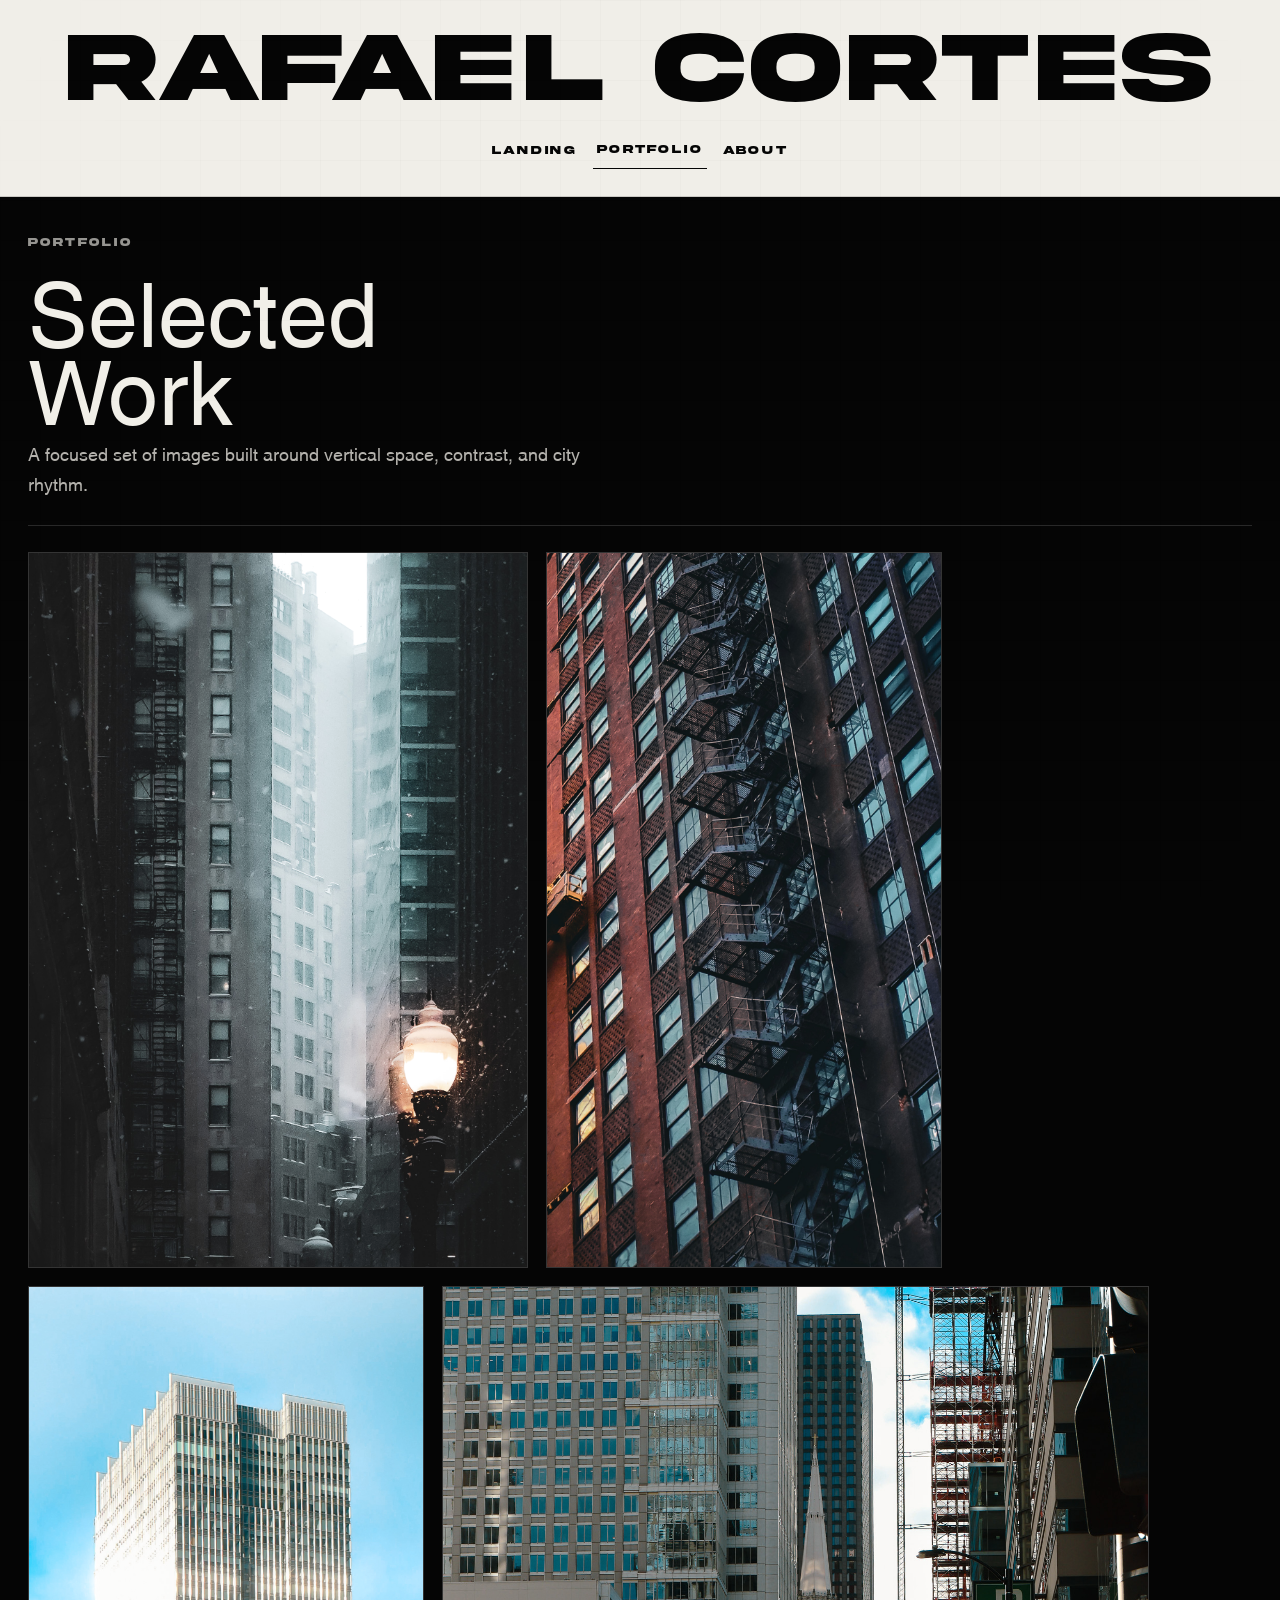
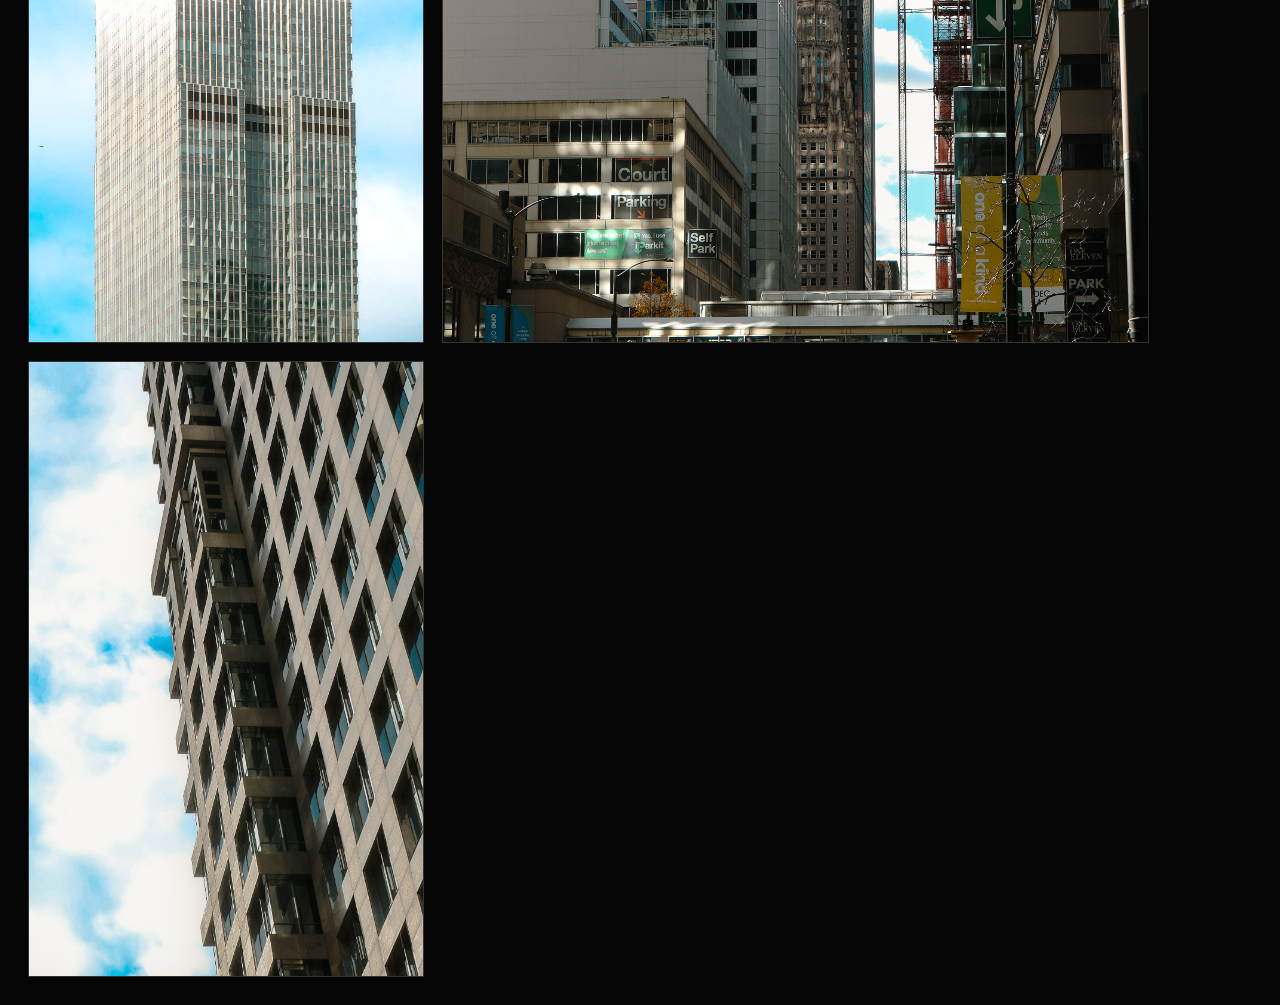
==== portfolio.html @ d24cfae2 "revamp" ====
<!doctype html>
<html lang="en">
<head>
  <meta charset="UTF-8">
  <meta name="viewport" content="width=device-width, initial-scale=1.0">
  <title>Portfolio | Rafael Cortes</title>
  <meta name="description" content="Selected photography and film work by Rafael Cortes.">
  <link rel="icon" type="image/png" href="assets/favicon.png">
  <link rel="stylesheet" href="styles.css">
</head>
<body class="theme-portfolio">
  <div class="site-shell">
    <header class="masthead">
      <a class="wordmark" href="index.html" aria-label="Rafael Cortes home">RAFAEL CORTES</a>
      <nav class="main-nav" aria-label="Primary">
        <a class="nav-link" href="index.html">Landing</a>
        <a class="nav-link" data-nav="portfolio" href="portfolio.html">Portfolio</a>
        <a class="nav-link" href="index.html#about">About</a>
      </nav>
    </header>

    <main class="portfolio-main">
      <section class="portfolio-hero">
        <p class="eyebrow">Portfolio</p>
        <h1>Selected Work</h1>
        <p class="portfolio-intro">
          A focused set of images built around vertical space, contrast, and city rhythm.
        </p>
      </section>

      <section class="gallery-grid" aria-label="Photography gallery">
        <article class="gallery-card gallery-card-tall">
          <img src="assets/photography/IMG_0919.jpg" alt="Snowy urban alley framed by tall buildings and a glowing street lamp.">
          <div class="gallery-meta">
            <p class="gallery-title">Winter Corridor</p>
            <p class="gallery-caption">Atmosphere, depth, and hard vertical framing.</p>
          </div>
        </article>

        <article class="gallery-card">
          <img src="assets/photography/IMG_0852.jpg" alt="Close view of brick buildings and fire escapes in warm evening light.">
          <div class="gallery-meta">
            <p class="gallery-title">Fire Escape Study</p>
            <p class="gallery-caption">Graphic lines and color tension across the facade.</p>
          </div>
        </article>

        <article class="gallery-card">
          <img src="assets/photography/IMG_0724.jpg" alt="Tall modern skyscraper against a bright blue sky.">
          <div class="gallery-meta">
            <p class="gallery-title">Tower Light</p>
            <p class="gallery-caption">A bright architectural portrait with a minimal palette.</p>
          </div>
        </article>

        <article class="gallery-card gallery-card-wide">
          <img src="assets/photography/IMG_0730.jpg" alt="Downtown city corridor with traffic, glass towers, and a distant church spire.">
          <div class="gallery-meta">
            <p class="gallery-title">Street Axis</p>
            <p class="gallery-caption">Movement, compression, and layered urban texture.</p>
          </div>
        </article>

        <article class="gallery-card">
          <img src="assets/photography/IMG_0725.jpg" alt="Upward-looking angle of a modern high-rise building with repeating window patterns.">
          <div class="gallery-meta">
            <p class="gallery-title">Gridline</p>
            <p class="gallery-caption">An angular study in repetition and perspective.</p>
          </div>
        </article>
      </section>
    </main>
  </div>
  <script>
    (function () {
      const wordmark = document.querySelector(".wordmark");
      const fitWordmark = () => {
        if (!wordmark || !wordmark.parentElement) return;
        wordmark.style.fontSize = "";
        const availableWidth = Math.max(wordmark.parentElement.clientWidth - 28, 0);
        if (!availableWidth) return;
        let fontSize = parseFloat(window.getComputedStyle(wordmark).fontSize);
        if (!fontSize) return;

        wordmark.style.fontSize = `${fontSize}px`;
        let width = wordmark.getBoundingClientRect().width;
        if (!width) return;

        fontSize *= availableWidth / width;
        wordmark.style.fontSize = `${fontSize.toFixed(2)}px`;

        width = wordmark.getBoundingClientRect().width;
        while (width > availableWidth && fontSize > 12) {
          fontSize -= 1;
          wordmark.style.fontSize = `${fontSize.toFixed(2)}px`;
          width = wordmark.getBoundingClientRect().width;
        }
      };

      document.querySelector('[data-nav="portfolio"]')?.classList.add("is-active");
      window.addEventListener("resize", fitWordmark);
      window.addEventListener("load", fitWordmark);
      if (document.fonts && document.fonts.ready) {
        document.fonts.ready.then(fitWordmark);
      }
      setTimeout(fitWordmark, 150);
      fitWordmark();
    }());
  </script>
</body>
</html>
---- styles.css ----
@font-face {
  font-family: "Akira Expanded";
  src: url("assets/fonts/Akira Expanded Demo.otf") format("opentype");
  font-display: swap;
}

@font-face {
  font-family: "Swansea";
  src: url("assets/fonts/swansea/Swansea.ttf") format("truetype");
  font-weight: 400;
  font-style: normal;
  font-display: swap;
}

@font-face {
  font-family: "Swansea";
  src: url("assets/fonts/swansea/SwanseaItalic.ttf") format("truetype");
  font-weight: 400;
  font-style: italic;
  font-display: swap;
}

@font-face {
  font-family: "Swansea";
  src: url("assets/fonts/swansea/SwanseaBold.ttf") format("truetype");
  font-weight: 700;
  font-style: normal;
  font-display: swap;
}

:root {
  --paper: #f1efe8;
  --paper-strong: #e7e2d6;
  --ink: #050505;
  --ink-soft: #141414;
  --line: rgba(5, 5, 5, 0.16);
  --line-strong: rgba(5, 5, 5, 0.5);
  --muted: rgba(5, 5, 5, 0.66);
  --shadow: 0 30px 80px rgba(0, 0, 0, 0.22);
  --radius: 28px;
  --content-width: 1400px;
}

* {
  box-sizing: border-box;
}

html {
  scroll-behavior: smooth;
  overflow-x: clip;
}

body {
  margin: 0;
  min-height: 100vh;
  color: var(--ink);
  background:
    radial-gradient(circle at top left, rgba(255, 255, 255, 0.75), rgba(255, 255, 255, 0) 28%),
    linear-gradient(180deg, #f5f3ec 0%, #ece6da 100%);
  font-family: "Swansea", Georgia, serif;
  overflow-x: clip;
}

body::before {
  content: "";
  position: fixed;
  inset: 0;
  pointer-events: none;
  background-image:
    linear-gradient(rgba(5, 5, 5, 0.03) 1px, transparent 1px),
    linear-gradient(90deg, rgba(5, 5, 5, 0.03) 1px, transparent 1px);
  background-size: 40px 40px;
  mask-image: radial-gradient(circle at center, black 55%, transparent 100%);
  opacity: 0.55;
}

.site-shell {
  width: 100%;
  min-height: 100vh;
  background: var(--paper);
}

.home-stage {
  height: 100svh;
  display: grid;
  grid-template-rows: auto minmax(0, 1fr);
}

.masthead {
  padding: 24px 28px 26px;
  border-bottom: 1px solid var(--line);
  background: rgba(241, 239, 232, 0.94);
  overflow: hidden;
  text-align: center;
}

.wordmark {
  display: block;
  width: 100%;
  max-width: 100%;
  color: var(--ink);
  text-decoration: none;
  font-family: "Akira Expanded", sans-serif;
  font-size: min(7.6vw, 7.5rem);
  line-height: 0.9;
  letter-spacing: 0.01em;
  text-transform: uppercase;
  white-space: nowrap;
  margin-bottom: 18px;
  text-align: center;
}

.main-nav {
  display: flex;
  flex-wrap: wrap;
  justify-content: center;
  gap: 12px;
}

.nav-link {
  color: var(--ink);
  text-decoration: none;
  text-transform: uppercase;
  letter-spacing: 0.16em;
  font-family: "Akira Expanded", sans-serif;
  font-size: 0.72rem;
  padding: 12px 4px;
  border: 0;
  border-bottom: 1px solid transparent;
  transition: border-color 160ms ease, transform 160ms ease;
}

.nav-link:hover,
.nav-link:focus-visible,
.nav-link.is-active {
  border-bottom-color: currentColor;
  transform: translateY(-1px);
}

.hero {
  display: grid;
  grid-template-columns: minmax(300px, 0.88fr) minmax(0, 1.12fr);
  gap: 30px;
  padding: 36px 28px 28px;
  background: var(--ink);
  color: var(--paper);
  overflow: clip;
  min-height: 0;
}

.hero-copy {
  display: flex;
  flex-direction: column;
  justify-content: space-between;
  min-height: 0;
  padding: 10px 4px 6px;
}

.hero-title-block {
  display: grid;
  gap: 12px;
  align-content: start;
}

.eyebrow {
  margin: 0;
  font-family: "Akira Expanded", sans-serif;
  font-size: 0.7rem;
  letter-spacing: 0.18em;
  text-transform: uppercase;
  color: rgba(241, 239, 232, 0.72);
}

.hero .eyebrow {
  color: var(--paper);
}

.hero h1,
.portfolio-hero h1,
.section-heading h2 {
  margin: 0;
  font-family: "Swansea", Georgia, serif;
  font-weight: 400;
  line-height: 0.88;
}

.hero h1 {
  font-size: clamp(5rem, 15vw, 12rem);
  max-width: 7ch;
}

.hero-summary,
.showcase-text p,
.about-copy p,
.portfolio-intro,
.feature-panel p,
.gallery-caption {
  margin: 0;
  font-size: clamp(1rem, 1.4vw, 1.2rem);
  line-height: 1.65;
  color: rgba(241, 239, 232, 0.82);
}

.hero-grid {
  display: grid;
  grid-template-columns: minmax(0, 0.72fr) minmax(0, 1.16fr) minmax(0, 0.72fr);
  align-items: center;
  justify-items: center;
  gap: 18px;
  min-height: 0;
  height: 100%;
}

.hero-card,
.showcase-image,
.about-image,
.gallery-card {
  position: relative;
  overflow: hidden;
  border: 1px solid rgba(255, 255, 255, 0.16);
  background: #101010;
}

.hero-card {
  border: 2px solid rgba(255, 255, 255, 0.9);
}

.hero-card img,
.showcase-image img,
.about-image img,
.gallery-card img {
  display: block;
  width: 100%;
  height: 100%;
  object-fit: cover;
  filter: saturate(0.94) contrast(1.02);
}

.hero-card-main {
  grid-column: 2;
  width: 100%;
  max-height: 100%;
  aspect-ratio: 4 / 5.15;
  height: auto;
  min-height: 0;
  justify-self: stretch;
}

.hero-card-left,
.hero-card-right {
  height: auto;
  width: 100%;
  max-height: 82%;
  align-self: center;
}

.hero-card-left {
  aspect-ratio: 3 / 4.1;
}

.hero-card-right {
  aspect-ratio: 3 / 4.3;
}

.hero-card-main img {
  object-position: center 48%;
}

.hero-card-left img {
  object-position: 58% center;
}

.hero-card-right img {
  object-position: 44% center;
}

.feature-strip,
.showcase,
.about-section,
.portfolio-main {
  padding: 28px;
}

.feature-strip {
  display: grid;
  grid-template-columns: repeat(3, minmax(0, 1fr));
  gap: 16px;
  background: var(--paper);
  border-top: 1px solid var(--line);
}

.feature-panel {
  padding: 20px;
  border: 1px solid var(--line);
  min-height: 180px;
  background:
    linear-gradient(180deg, rgba(255, 255, 255, 0.34), rgba(255, 255, 255, 0)),
    var(--paper);
}

.feature-label,
.gallery-title {
  margin: 0 0 14px;
  font-family: "Akira Expanded", sans-serif;
  font-size: 0.74rem;
  letter-spacing: 0.16em;
  text-transform: uppercase;
}

.feature-panel p:last-child,
.gallery-meta p:last-child {
  margin-bottom: 0;
}

.section-heading {
  display: grid;
  gap: 10px;
  margin-bottom: 24px;
}

.section-heading .eyebrow {
  color: var(--muted);
}

.section-heading h2,
.portfolio-hero h1 {
  font-size: clamp(2.8rem, 7vw, 6rem);
  color: var(--ink);
  max-width: 10ch;
}

.showcase-layout,
.about-layout {
  display: grid;
  grid-template-columns: minmax(0, 1.1fr) minmax(320px, 0.9fr);
  gap: 24px;
  align-items: start;
}

.showcase-image {
  aspect-ratio: 5 / 4;
  min-height: 0;
}

.showcase-text,
.about-copy {
  display: grid;
  gap: 18px;
  align-content: start;
  padding: 8px 0 0;
}

.showcase-text p,
.about-copy p,
.portfolio-intro,
.feature-panel p:last-child,
.gallery-caption {
  color: var(--muted);
}

.text-link {
  color: var(--ink);
  text-decoration: none;
  font-family: "Akira Expanded", sans-serif;
  font-size: 0.72rem;
  letter-spacing: 0.14em;
  text-transform: uppercase;
  width: fit-content;
  padding-bottom: 4px;
  border-bottom: 1px solid var(--line-strong);
}

.about-layout {
  grid-template-columns: minmax(320px, 0.82fr) minmax(0, 1.18fr);
}

.about-image {
  aspect-ratio: 4 / 5;
  min-height: 0;
}

.portfolio-main {
  background: var(--ink);
  color: var(--paper);
}

.portfolio-hero {
  display: grid;
  gap: 16px;
  padding: 12px 0 28px;
  border-bottom: 1px solid rgba(255, 255, 255, 0.14);
}

.portfolio-hero .eyebrow {
  color: rgba(241, 239, 232, 0.62);
}

.portfolio-hero h1 {
  color: var(--paper);
}

.portfolio-intro {
  max-width: 38rem;
  color: rgba(241, 239, 232, 0.74);
}

.gallery-grid {
  display: grid;
  grid-template-columns: repeat(12, minmax(0, 1fr));
  gap: 18px;
  padding-top: 26px;
}

.gallery-card {
  grid-column: span 4;
  background: #0d0d0d;
}

.gallery-card-tall {
  grid-column: span 5;
}

.gallery-card-wide {
  grid-column: span 7;
}

.gallery-card img {
  aspect-ratio: 4 / 5;
}

.gallery-card-wide img {
  aspect-ratio: 5 / 4;
}

.gallery-meta {
  padding: 16px 16px 18px;
  border-top: 1px solid rgba(255, 255, 255, 0.14);
}

.gallery-title {
  color: var(--paper);
}

@media (max-width: 1120px) {
  .hero,
  .showcase-layout,
  .about-layout {
    grid-template-columns: 1fr;
  }

  .hero-copy,
  .hero-grid {
    min-height: auto;
  }

  .hero-grid {
    grid-template-columns: repeat(2, minmax(0, 1fr));
  }

  .hero-card-main {
    grid-column: 1 / -1;
  }

  .hero-card-left,
  .hero-card-right {
    align-self: stretch;
  }

  .showcase-image,
  .about-image {
    aspect-ratio: 4 / 5;
  }

  .gallery-card,
  .gallery-card-tall,
  .gallery-card-wide {
    grid-column: span 6;
  }
}

@media (max-width: 760px) {
  .site-shell {
    width: 100%;
  }

  .masthead,
  .hero,
  .feature-strip,
  .showcase,
  .about-section,
  .portfolio-main {
    padding-left: 16px;
    padding-right: 16px;
  }

  .hero {
    padding-top: 24px;
  }

  .home-stage {
    height: auto;
    min-height: 100svh;
  }

  .feature-strip,
  .hero-grid {
    grid-template-columns: 1fr;
  }

  .hero h1 {
    font-size: clamp(4.2rem, 23vw, 7rem);
  }

  .hero-card-main,
  .hero-card-left,
  .hero-card-right,
  .showcase-image,
  .about-image {
    height: auto;
    min-height: 0;
  }

  .hero-card-main img,
  .hero-card-left img,
  .hero-card-right img,
  .showcase-image img,
  .about-image img {
    aspect-ratio: auto;
  }

  .hero-card-main img {
    aspect-ratio: 4 / 5.15;
  }

  .hero-card-left img {
    aspect-ratio: 3 / 4.1;
  }

  .hero-card-right img {
    aspect-ratio: 3 / 4.3;
  }

  .gallery-card,
  .gallery-card-tall,
  .gallery-card-wide {
    grid-column: 1 / -1;
  }
}
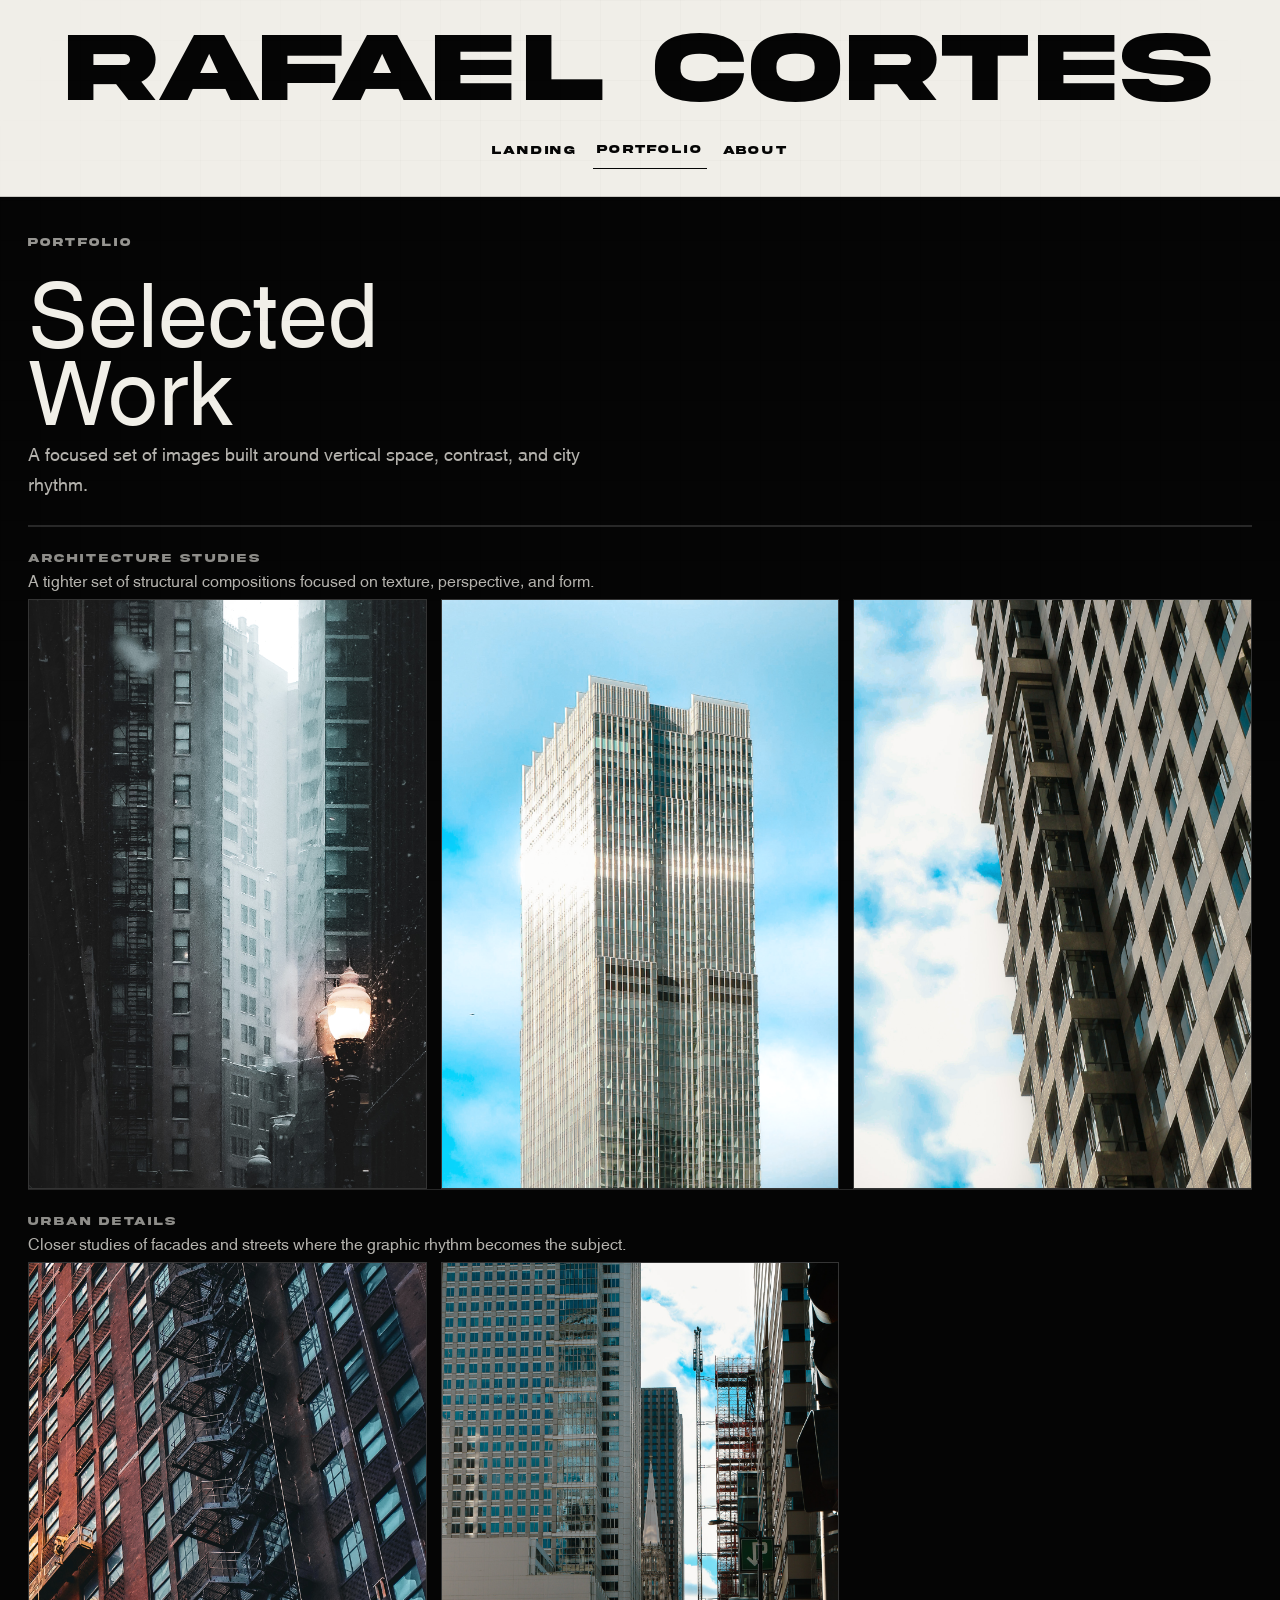
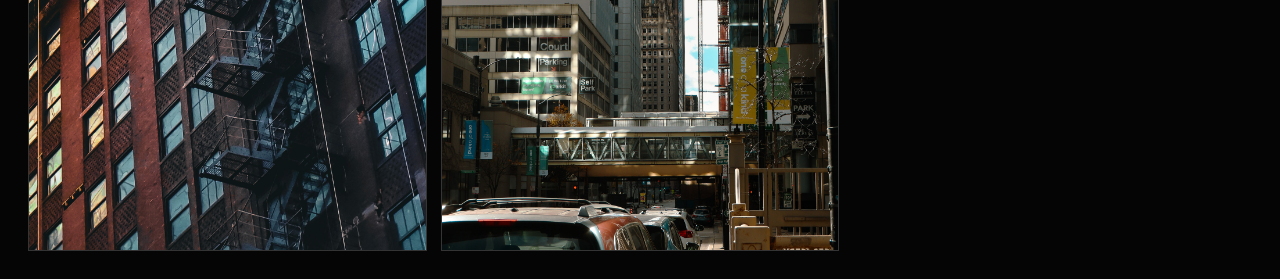
==== commit ba2af3cf: "e" ====
--- a/portfolio.html
+++ b/portfolio.html
@@ -8,7 +8,7 @@
   <link rel="icon" type="image/png" href="assets/favicon.png">
   <link rel="stylesheet" href="styles.css">
 </head>
-<body class="theme-portfolio">
+<body class="theme-portfolio page-transition">
   <div class="site-shell">
     <header class="masthead">
       <a class="wordmark" href="index.html" aria-label="Rafael Cortes home">RAFAEL CORTES</a>
@@ -28,52 +28,74 @@
         </p>
       </section>
 
-      <section class="gallery-grid" aria-label="Photography gallery">
-        <article class="gallery-card gallery-card-tall">
-          <img src="assets/photography/IMG_0919.jpg" alt="Snowy urban alley framed by tall buildings and a glowing street lamp.">
-          <div class="gallery-meta">
-            <p class="gallery-title">Winter Corridor</p>
-            <p class="gallery-caption">Atmosphere, depth, and hard vertical framing.</p>
-          </div>
-        </article>
+      <section class="portfolio-section" aria-label="Architecture studies">
+        <div class="portfolio-section-header">
+          <p class="eyebrow">Architecture Studies</p>
+          <p class="portfolio-section-copy">A tighter set of structural compositions focused on texture, perspective, and form.</p>
+        </div>
 
-        <article class="gallery-card">
-          <img src="assets/photography/IMG_0852.jpg" alt="Close view of brick buildings and fire escapes in warm evening light.">
-          <div class="gallery-meta">
-            <p class="gallery-title">Fire Escape Study</p>
-            <p class="gallery-caption">Graphic lines and color tension across the facade.</p>
-          </div>
-        </article>
+        <div class="gallery-grid gallery-grid-compact">
+          <article class="gallery-card">
+            <img src="assets/photography/IMG_0919.jpg" alt="Snowy urban alley framed by tall buildings and a glowing street lamp.">
+            <div class="gallery-meta">
+              <p class="gallery-index">01</p>
+              <p class="gallery-title">Winter Corridor</p>
+              <p class="gallery-caption">Atmosphere, depth, and hard vertical framing.</p>
+            </div>
+          </article>
 
-        <article class="gallery-card">
-          <img src="assets/photography/IMG_0724.jpg" alt="Tall modern skyscraper against a bright blue sky.">
-          <div class="gallery-meta">
-            <p class="gallery-title">Tower Light</p>
-            <p class="gallery-caption">A bright architectural portrait with a minimal palette.</p>
-          </div>
-        </article>
+          <article class="gallery-card">
+            <img src="assets/photography/IMG_0724.jpg" alt="Tall modern skyscraper against a bright blue sky.">
+            <div class="gallery-meta">
+              <p class="gallery-index">02</p>
+              <p class="gallery-title">Tower Light</p>
+              <p class="gallery-caption">A bright architectural portrait with a minimal palette.</p>
+            </div>
+          </article>
 
-        <article class="gallery-card gallery-card-wide">
-          <img src="assets/photography/IMG_0730.jpg" alt="Downtown city corridor with traffic, glass towers, and a distant church spire.">
-          <div class="gallery-meta">
-            <p class="gallery-title">Street Axis</p>
-            <p class="gallery-caption">Movement, compression, and layered urban texture.</p>
-          </div>
-        </article>
+          <article class="gallery-card">
+            <img src="assets/photography/IMG_0725.jpg" alt="Upward-looking angle of a modern high-rise building with repeating window patterns.">
+            <div class="gallery-meta">
+              <p class="gallery-index">03</p>
+              <p class="gallery-title">Gridline</p>
+              <p class="gallery-caption">An angular study in repetition and perspective.</p>
+            </div>
+          </article>
+        </div>
+      </section>
 
-        <article class="gallery-card">
-          <img src="assets/photography/IMG_0725.jpg" alt="Upward-looking angle of a modern high-rise building with repeating window patterns.">
-          <div class="gallery-meta">
-            <p class="gallery-title">Gridline</p>
-            <p class="gallery-caption">An angular study in repetition and perspective.</p>
-          </div>
-        </article>
+      <section class="portfolio-section" aria-label="Urban details">
+        <div class="portfolio-section-header">
+          <p class="eyebrow">Urban Details</p>
+          <p class="portfolio-section-copy">Closer studies of facades and streets where the graphic rhythm becomes the subject.</p>
+        </div>
+
+        <div class="gallery-grid gallery-grid-compact">
+          <article class="gallery-card">
+            <img src="assets/photography/IMG_0852.jpg" alt="Close view of brick buildings and fire escapes in warm evening light.">
+            <div class="gallery-meta">
+              <p class="gallery-index">04</p>
+              <p class="gallery-title">Fire Escape Study</p>
+              <p class="gallery-caption">Graphic lines and color tension across the facade.</p>
+            </div>
+          </article>
+
+          <article class="gallery-card">
+            <img src="assets/photography/IMG_0730.jpg" alt="Downtown city corridor with traffic, glass towers, and a distant church spire.">
+            <div class="gallery-meta">
+              <p class="gallery-index">05</p>
+              <p class="gallery-title">Street Axis</p>
+              <p class="gallery-caption">Movement, compression, and layered urban texture.</p>
+            </div>
+          </article>
+        </div>
       </section>
     </main>
   </div>
   <script>
     (function () {
       const wordmark = document.querySelector(".wordmark");
+      const pageLinks = document.querySelectorAll('a[href="index.html"], a[href="portfolio.html"]');
       const fitWordmark = () => {
         if (!wordmark || !wordmark.parentElement) return;
         wordmark.style.fontSize = "";
@@ -97,9 +119,27 @@
         }
       };
 
+      const handlePageTransition = (event) => {
+        const href = event.currentTarget.getAttribute("href");
+        if (!href) return;
+        if (event.metaKey || event.ctrlKey || event.shiftKey || event.altKey) return;
+
+        event.preventDefault();
+        document.body.classList.add("is-leaving");
+        window.setTimeout(() => {
+          window.location.href = href;
+        }, 320);
+      };
+
       document.querySelector('[data-nav="portfolio"]')?.classList.add("is-active");
+      pageLinks.forEach((link) => {
+        link.addEventListener("click", handlePageTransition);
+      });
       window.addEventListener("resize", fitWordmark);
       window.addEventListener("load", fitWordmark);
+      window.addEventListener("pageshow", () => {
+        document.body.classList.remove("is-leaving");
+      });
       if (document.fonts && document.fonts.ready) {
         document.fonts.ready.then(fitWordmark);
       }
--- a/styles.css
+++ b/styles.css
@@ -61,6 +61,10 @@
   overflow-x: clip;
 }
 
+body.page-transition {
+  overflow-x: clip;
+}
+
 body::before {
   content: "";
   position: fixed;
@@ -72,6 +76,44 @@
   background-size: 40px 40px;
   mask-image: radial-gradient(circle at center, black 55%, transparent 100%);
   opacity: 0.55;
+}
+
+body.page-transition::after {
+  content: "";
+  position: fixed;
+  inset: 0;
+  pointer-events: none;
+  z-index: 9999;
+  background: #050505;
+  transform: translateY(0);
+}
+
+body.page-transition::after {
+  animation: transitionReveal 520ms cubic-bezier(0.22, 1, 0.36, 1) forwards;
+}
+
+body.page-transition.is-leaving::after {
+  animation: transitionCover 320ms cubic-bezier(0.55, 0, 0.25, 1) forwards;
+}
+
+@keyframes transitionReveal {
+  from {
+    transform: translateY(0);
+  }
+
+  to {
+    transform: translateY(-100%);
+  }
+}
+
+@keyframes transitionCover {
+  from {
+    transform: translateY(100%);
+  }
+
+  to {
+    transform: translateY(0);
+  }
 }
 
 .site-shell {
@@ -275,10 +317,13 @@
 }
 
 .feature-strip,
-.showcase,
 .about-section,
 .portfolio-main {
   padding: 28px;
+}
+
+.showcase {
+  padding: 28px 0 28px 28px;
 }
 
 .feature-strip {
@@ -322,6 +367,11 @@
   color: var(--muted);
 }
 
+.showcase .section-heading .eyebrow,
+.about-section .section-heading .eyebrow {
+  color: var(--ink);
+}
+
 .section-heading h2,
 .portfolio-hero h1 {
   font-size: clamp(2.8rem, 7vw, 6rem);
@@ -337,9 +387,32 @@
   align-items: start;
 }
 
+.showcase-top {
+  display: grid;
+  grid-template-columns: minmax(360px, 1fr) minmax(560px, 920px);
+  gap: 40px;
+  align-items: start;
+  margin-bottom: 24px;
+  padding-right: 0;
+}
+
+.showcase-top .section-heading {
+  max-width: 28rem;
+  margin-bottom: 0;
+  padding-top: 8px;
+}
+
 .showcase-image {
-  aspect-ratio: 5 / 4;
+  width: min(100%, 980px);
+  aspect-ratio: 3 / 1;
   min-height: 0;
+  justify-self: end;
+  margin-left: auto;
+  margin-right: 0;
+}
+
+.showcase-image img {
+  object-position: 78% center;
 }
 
 .showcase-text,
@@ -348,6 +421,13 @@
   gap: 18px;
   align-content: start;
   padding: 8px 0 0;
+}
+
+.showcase-text {
+  max-width: 42rem;
+  margin: 0 auto;
+  justify-items: center;
+  text-align: center;
 }
 
 .showcase-text p,
@@ -371,12 +451,43 @@
 }
 
 .about-layout {
-  grid-template-columns: minmax(320px, 0.82fr) minmax(0, 1.18fr);
+  display: grid;
+  grid-template-columns: minmax(360px, 0.95fr) minmax(340px, 0.9fr);
+  gap: 36px;
+  align-items: stretch;
+}
+
+.about-text {
+  display: grid;
+  align-content: start;
+  justify-items: end;
+  text-align: right;
+}
+
+.about-text .section-heading {
+  margin-bottom: 18px;
+}
+
+.about-text .section-heading .eyebrow,
+.about-text .section-heading h2,
+.about-copy p {
+  text-align: right;
 }
 
 .about-image {
-  aspect-ratio: 4 / 5;
-  min-height: 0;
+  width: 100%;
+  min-height: clamp(320px, 32vw, 520px);
+  height: calc(100% - 28px);
+  max-height: 520px;
+  aspect-ratio: auto;
+  align-self: start;
+  justify-self: start;
+  margin-right: auto;
+  transform: translateX(-28px);
+}
+
+.about-image img {
+  object-position: 50% 34%;
 }
 
 .portfolio-main {
@@ -404,24 +515,40 @@
   color: rgba(241, 239, 232, 0.74);
 }
 
+.portfolio-section {
+  padding-top: 26px;
+  border-top: 1px solid rgba(255, 255, 255, 0.14);
+}
+
+.portfolio-section-header {
+  display: grid;
+  gap: 10px;
+  margin-bottom: 16px;
+}
+
+.portfolio-section .eyebrow,
+.gallery-index {
+  color: rgba(241, 239, 232, 0.58);
+}
+
+.portfolio-section-copy {
+  margin: 0;
+  max-width: 42rem;
+  color: rgba(241, 239, 232, 0.74);
+}
+
 .gallery-grid {
   display: grid;
-  grid-template-columns: repeat(12, minmax(0, 1fr));
-  gap: 18px;
-  padding-top: 26px;
+  grid-template-columns: repeat(2, minmax(0, 1fr));
+  gap: 14px;
+}
+
+.gallery-grid-compact {
+  grid-template-columns: repeat(3, minmax(0, 1fr));
 }
 
 .gallery-card {
-  grid-column: span 4;
   background: #0d0d0d;
-}
-
-.gallery-card-tall {
-  grid-column: span 5;
-}
-
-.gallery-card-wide {
-  grid-column: span 7;
 }
 
 .gallery-card img {
@@ -433,12 +560,26 @@
 }
 
 .gallery-meta {
-  padding: 16px 16px 18px;
+  padding: 12px 12px 14px;
   border-top: 1px solid rgba(255, 255, 255, 0.14);
 }
 
+.gallery-index {
+  margin: 0 0 8px;
+  font-family: "Akira Expanded", sans-serif;
+  font-size: 0.62rem;
+  letter-spacing: 0.14em;
+  text-transform: uppercase;
+}
+
 .gallery-title {
+  margin-bottom: 10px;
   color: var(--paper);
+}
+
+.gallery-caption {
+  font-size: 0.98rem;
+  line-height: 1.45;
 }
 
 @media (max-width: 1120px) {
@@ -448,6 +589,17 @@
     grid-template-columns: 1fr;
   }
 
+  .showcase-top {
+    grid-template-columns: 1fr;
+    justify-items: start;
+    gap: 24px;
+  }
+
+  .showcase-top .section-heading {
+    max-width: none;
+    padding-top: 0;
+  }
+
   .hero-copy,
   .hero-grid {
     min-height: auto;
@@ -471,10 +623,18 @@
     aspect-ratio: 4 / 5;
   }
 
-  .gallery-card,
-  .gallery-card-tall,
-  .gallery-card-wide {
-    grid-column: span 6;
+  .about-image {
+    min-height: 0;
+    height: auto;
+    transform: none;
+  }
+
+  .about-image img {
+    object-position: center;
+  }
+
+  .gallery-grid {
+    grid-template-columns: 1fr;
   }
 }
 
@@ -540,9 +700,15 @@
     aspect-ratio: 3 / 4.3;
   }
 
-  .gallery-card,
-  .gallery-card-tall,
-  .gallery-card-wide {
-    grid-column: 1 / -1;
-  }
-}
+  .gallery-grid-compact {
+    grid-template-columns: 1fr;
+  }
+}
+
+@media (prefers-reduced-motion: reduce) {
+  body.page-transition::after,
+  body.page-transition.is-leaving::after {
+    animation: none;
+    transform: translateY(-100%);
+  }
+}
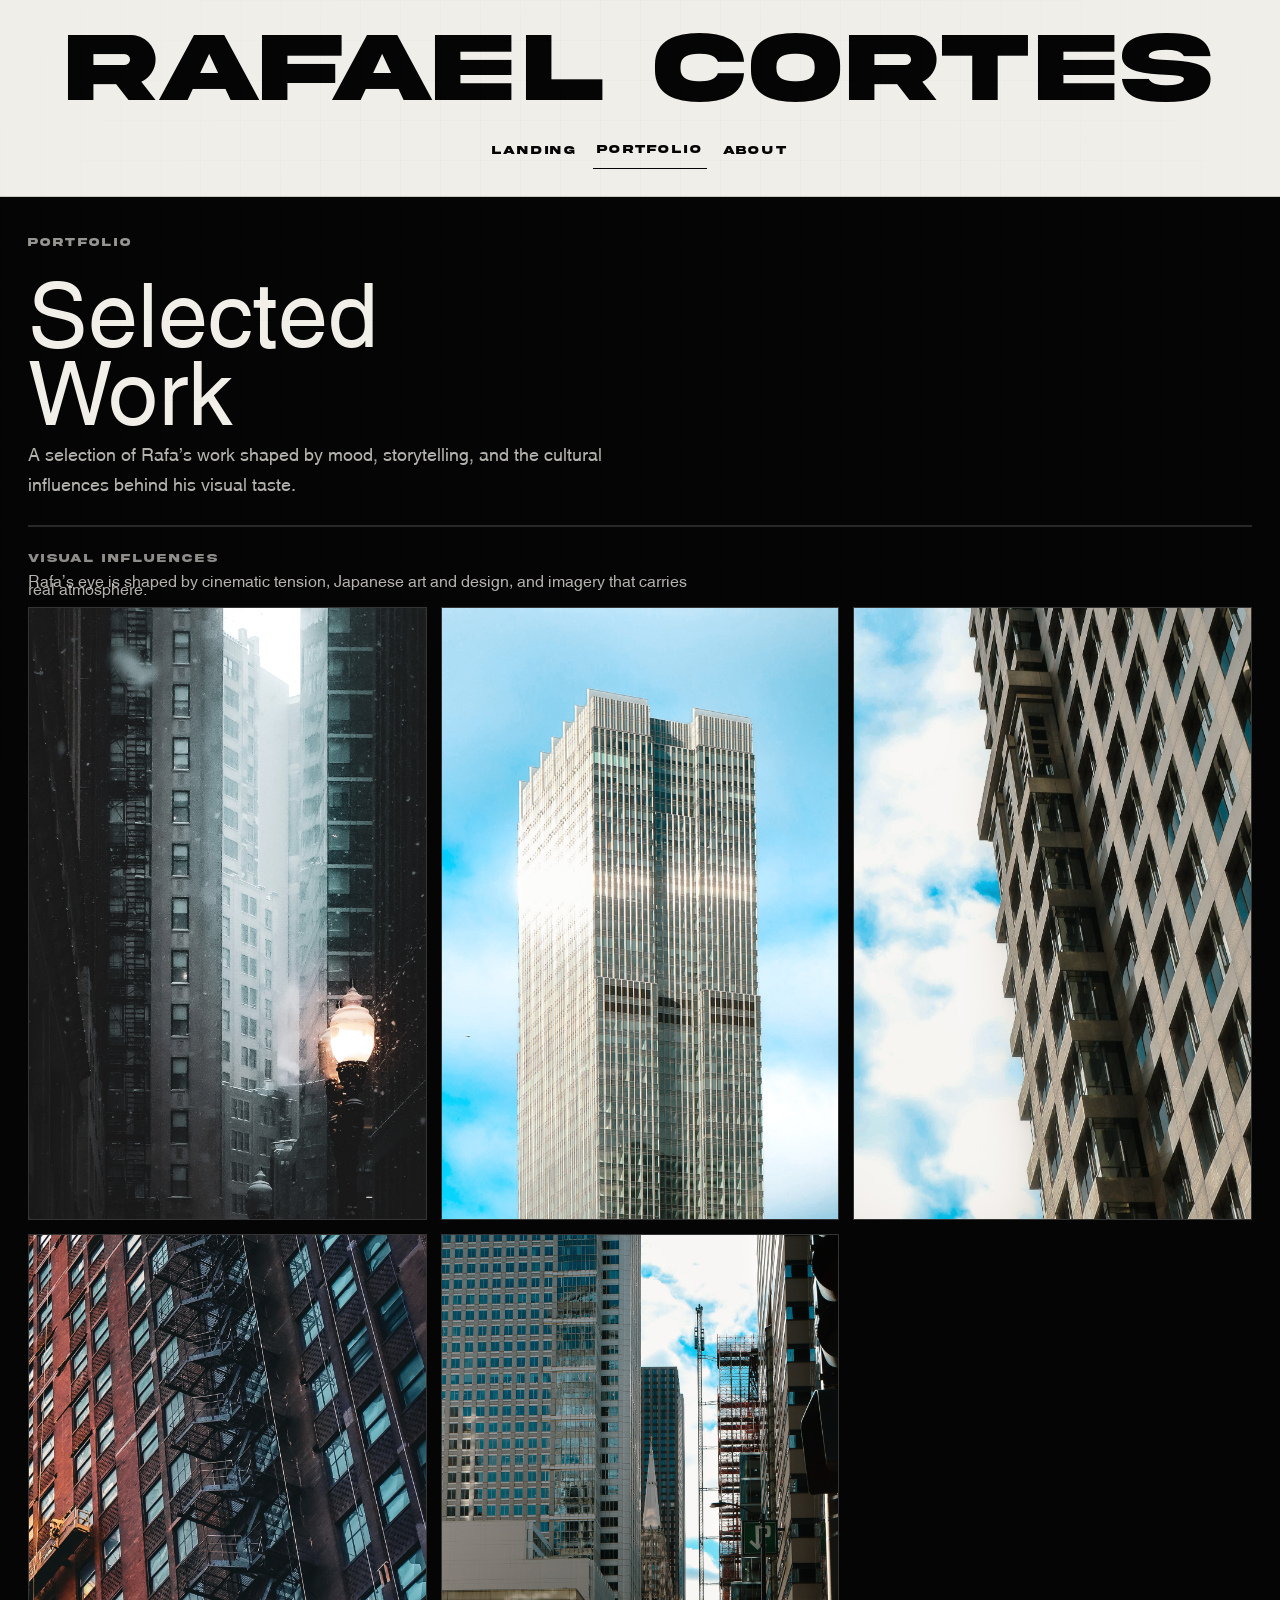
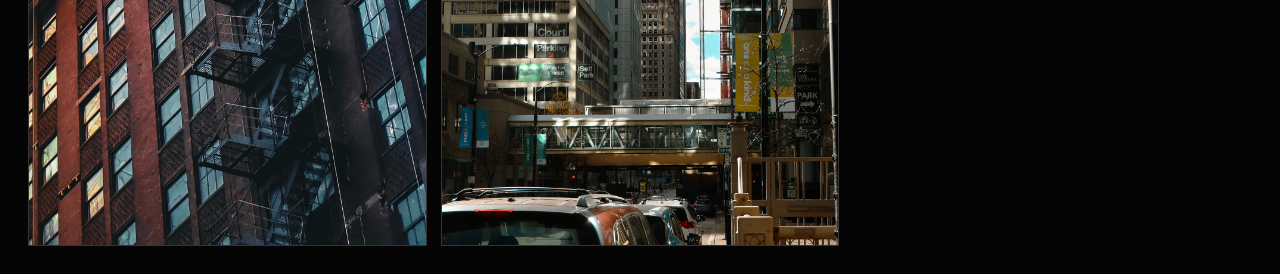
==== commit 5340420c: "site" ====
--- a/portfolio.html
+++ b/portfolio.html
@@ -4,7 +4,7 @@
   <meta charset="UTF-8">
   <meta name="viewport" content="width=device-width, initial-scale=1.0">
   <title>Portfolio | Rafael Cortes</title>
-  <meta name="description" content="Selected photography and film work by Rafael Cortes.">
+  <meta name="description" content="Selected photography and film work by Rafael Cortes, shaped by mood, storytelling, classic jazz, and Japanese artistic influence.">
   <link rel="icon" type="image/png" href="assets/favicon.png">
   <link rel="stylesheet" href="styles.css">
 </head>
@@ -24,14 +24,14 @@
         <p class="eyebrow">Portfolio</p>
         <h1>Selected Work</h1>
         <p class="portfolio-intro">
-          A focused set of images built around vertical space, contrast, and city rhythm.
+          A selection of Rafa's work shaped by mood, storytelling, and the cultural influences behind his visual taste.
         </p>
       </section>
 
-      <section class="portfolio-section" aria-label="Architecture studies">
+      <section class="portfolio-section" aria-label="Visual influences">
         <div class="portfolio-section-header">
-          <p class="eyebrow">Architecture Studies</p>
-          <p class="portfolio-section-copy">A tighter set of structural compositions focused on texture, perspective, and form.</p>
+          <p class="eyebrow">Visual Influences</p>
+          <p class="portfolio-section-copy">Rafa's eye is shaped by cinematic tension, Japanese art and design, and imagery that carries real atmosphere.</p>
         </div>
 
         <div class="gallery-grid gallery-grid-compact">
@@ -39,8 +39,8 @@
             <img src="assets/photography/IMG_0919.jpg" alt="Snowy urban alley framed by tall buildings and a glowing street lamp.">
             <div class="gallery-meta">
               <p class="gallery-index">01</p>
-              <p class="gallery-title">Winter Corridor</p>
-              <p class="gallery-caption">Atmosphere, depth, and hard vertical framing.</p>
+              <p class="gallery-title">Quiet Tension</p>
+              <p class="gallery-caption">A frame built around mood, distance, and a slow cinematic pull.</p>
             </div>
           </article>
 
@@ -48,8 +48,8 @@
             <img src="assets/photography/IMG_0724.jpg" alt="Tall modern skyscraper against a bright blue sky.">
             <div class="gallery-meta">
               <p class="gallery-index">02</p>
-              <p class="gallery-title">Tower Light</p>
-              <p class="gallery-caption">A bright architectural portrait with a minimal palette.</p>
+              <p class="gallery-title">Open Sky</p>
+              <p class="gallery-caption">Clean space and bold contrast with a sense of lift.</p>
             </div>
           </article>
 
@@ -57,26 +57,17 @@
             <img src="assets/photography/IMG_0725.jpg" alt="Upward-looking angle of a modern high-rise building with repeating window patterns.">
             <div class="gallery-meta">
               <p class="gallery-index">03</p>
-              <p class="gallery-title">Gridline</p>
-              <p class="gallery-caption">An angular study in repetition and perspective.</p>
+              <p class="gallery-title">Still Momentum</p>
+              <p class="gallery-caption">Graphic balance with the feeling of movement held in place.</p>
             </div>
           </article>
-        </div>
-      </section>
 
-      <section class="portfolio-section" aria-label="Urban details">
-        <div class="portfolio-section-header">
-          <p class="eyebrow">Urban Details</p>
-          <p class="portfolio-section-copy">Closer studies of facades and streets where the graphic rhythm becomes the subject.</p>
-        </div>
-
-        <div class="gallery-grid gallery-grid-compact">
           <article class="gallery-card">
             <img src="assets/photography/IMG_0852.jpg" alt="Close view of brick buildings and fire escapes in warm evening light.">
             <div class="gallery-meta">
               <p class="gallery-index">04</p>
-              <p class="gallery-title">Fire Escape Study</p>
-              <p class="gallery-caption">Graphic lines and color tension across the facade.</p>
+              <p class="gallery-title">Late Set</p>
+              <p class="gallery-caption">Warm tones and layered rhythm inspired by old-school city sound.</p>
             </div>
           </article>
 
@@ -84,8 +75,8 @@
             <img src="assets/photography/IMG_0730.jpg" alt="Downtown city corridor with traffic, glass towers, and a distant church spire.">
             <div class="gallery-meta">
               <p class="gallery-index">05</p>
-              <p class="gallery-title">Street Axis</p>
-              <p class="gallery-caption">Movement, compression, and layered urban texture.</p>
+              <p class="gallery-title">After the Rush</p>
+              <p class="gallery-caption">Pressure, scale, and motion with an anime-like sense of drama.</p>
             </div>
           </article>
         </div>
@@ -94,8 +85,12 @@
   </div>
   <script>
     (function () {
+      const root = document.documentElement;
       const wordmark = document.querySelector(".wordmark");
-      const pageLinks = document.querySelectorAll('a[href="index.html"], a[href="portfolio.html"]');
+      const pageLinks = document.querySelectorAll('a[href="index.html"], a[href="portfolio.html"], a[href="index.html#about"]');
+      const enableSmoothScroll = () => {
+        root.classList.add("is-smooth-scroll");
+      };
       const fitWordmark = () => {
         if (!wordmark || !wordmark.parentElement) return;
         wordmark.style.fontSize = "";
@@ -137,8 +132,10 @@
       });
       window.addEventListener("resize", fitWordmark);
       window.addEventListener("load", fitWordmark);
+      window.addEventListener("load", enableSmoothScroll, { once: true });
       window.addEventListener("pageshow", () => {
         document.body.classList.remove("is-leaving");
+        enableSmoothScroll();
       });
       if (document.fonts && document.fonts.ready) {
         document.fonts.ready.then(fitWordmark);
--- a/styles.css
+++ b/styles.css
@@ -46,8 +46,11 @@
 }
 
 html {
+  overflow-x: clip;
+}
+
+html.is-smooth-scroll {
   scroll-behavior: smooth;
-  overflow-x: clip;
 }
 
 body {
@@ -335,9 +338,9 @@
 }
 
 .feature-panel {
-  padding: 20px;
+  padding: 16px 18px;
   border: 1px solid var(--line);
-  min-height: 180px;
+  min-height: 132px;
   background:
     linear-gradient(180deg, rgba(255, 255, 255, 0.34), rgba(255, 255, 255, 0)),
     var(--paper);
@@ -350,6 +353,15 @@
   font-size: 0.74rem;
   letter-spacing: 0.16em;
   text-transform: uppercase;
+}
+
+.feature-label {
+  margin-bottom: 10px;
+  color: var(--ink);
+}
+
+.feature-panel p {
+  color: var(--ink-soft);
 }
 
 .feature-panel p:last-child,
